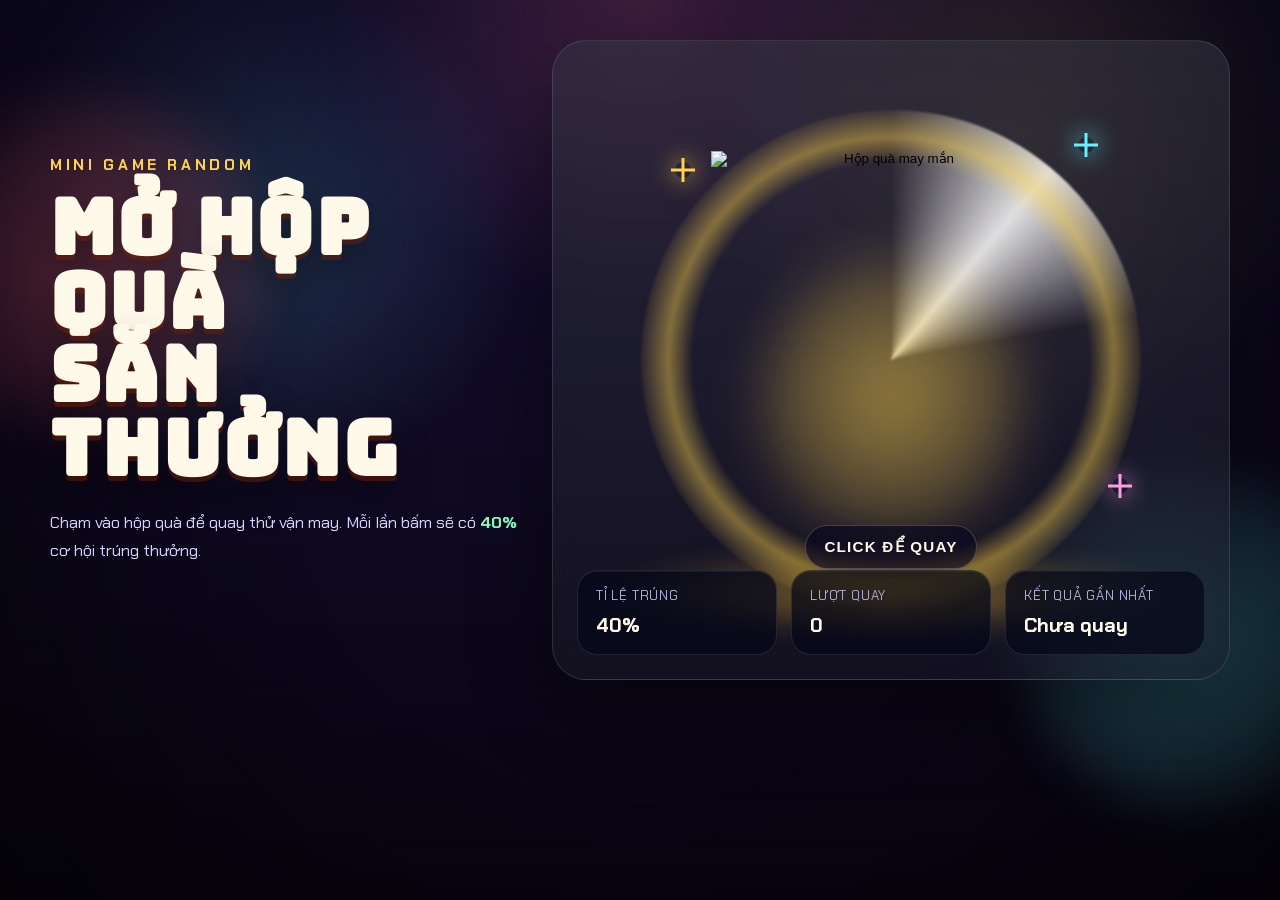
==== index.html @ 479dd8bc "first commit" ====
<!DOCTYPE html>
<html lang="vi">
<head>
  <meta charset="UTF-8">
  <meta name="viewport" content="width=device-width, initial-scale=1.0">
  <title>Vòng Quay Hộp Quà May Mắn</title>
  <link rel="preconnect" href="https://fonts.googleapis.com">
  <link rel="preconnect" href="https://fonts.gstatic.com" crossorigin>
  <link href="https://fonts.googleapis.com/css2?family=Bungee&family=Chakra+Petch:wght@400;500;600;700&display=swap" rel="stylesheet">
  <link rel="stylesheet" href="./styles.css">
</head>
<body>
  <div class="page-shell">
    <div class="ambient ambient-left"></div>
    <div class="ambient ambient-right"></div>

    <main class="game-board">
      <section class="hero-copy">
        <p class="eyebrow">Mini Game Random</p>
        <h1>Mở Hộp Quà<br>Săn Thưởng</h1>
        <p class="subtitle">
          Chạm vào hộp quà để quay thử vận may. Mỗi lần bấm sẽ có <strong>40%</strong> cơ hội trúng thưởng.
        </p>
      </section>

      <section class="gift-stage" aria-label="Khu vực quay thưởng">
        <div class="light-ring"></div>
        <div class="spark spark-a"></div>
        <div class="spark spark-b"></div>
        <div class="spark spark-c"></div>

        <button class="gift-button" id="giftButton" type="button" aria-describedby="chanceNote">
          <span class="gift-glow"></span>
          <img
            class="gift-image"
            src="https://commons.wikimedia.org/wiki/Special:Redirect/file/Valentines%20Day%20-%20Gift%20Box%202.svg"
            alt="Hộp quà may mắn"
          >
          <span class="tap-badge">Click Để Quay</span>
        </button>

        <div class="status-panel">
          <div class="status-card">
            <span class="status-label">Tỉ lệ trúng</span>
            <strong id="chanceNote">40%</strong>
          </div>
          <div class="status-card">
            <span class="status-label">Lượt quay</span>
            <strong id="spinCount">0</strong>
          </div>
          <div class="status-card">
            <span class="status-label">Kết quả gần nhất</span>
            <strong id="latestResult">Chưa quay</strong>
          </div>
        </div>
      </section>
    </main>
  </div>

  <div class="result-modal" id="resultModal" aria-hidden="true">
    <div class="modal-backdrop" id="modalBackdrop"></div>
    <div class="modal-card" role="dialog" aria-modal="true" aria-labelledby="modalTitle">
      <div class="modal-burst"></div>
      <p class="modal-tag" id="modalTag">Thông báo</p>
      <h2 id="modalTitle">Bạn vừa quay xong!</h2>
      <p class="modal-message" id="modalMessage"></p>
      <button class="play-again" id="playAgainButton" type="button">Quay Tiếp</button>
    </div>
  </div>

  <script src="./script.js"></script>
</body>
</html>
---- styles.css ----
:root {
  --bg-top: #160f34;
  --bg-bottom: #090411;
  --panel: rgba(12, 11, 34, 0.72);
  --panel-border: rgba(255, 255, 255, 0.12);
  --gold: #ffd44d;
  --gold-deep: #ff9e1a;
  --coral: #ff5f6d;
  --cyan: #60f4ff;
  --mint: #88ffc3;
  --text: #fff9ea;
  --muted: #d8d2ff;
  --shadow: 0 30px 80px rgba(0, 0, 0, 0.45);
}

* {
  box-sizing: border-box;
}

html,
body {
  margin: 0;
  min-height: 100%;
}

body {
  overflow-x: hidden;
  font-family: "Chakra Petch", sans-serif;
  color: var(--text);
  background:
    radial-gradient(circle at top, rgba(255, 107, 129, 0.2), transparent 28%),
    radial-gradient(circle at 20% 25%, rgba(96, 244, 255, 0.16), transparent 22%),
    radial-gradient(circle at 80% 15%, rgba(255, 212, 77, 0.2), transparent 24%),
    linear-gradient(180deg, var(--bg-top) 0%, var(--bg-bottom) 100%);
}

body::before,
body::after {
  content: "";
  position: fixed;
  inset: 0;
  pointer-events: none;
}

body::before {
  background-image:
    linear-gradient(rgba(255, 255, 255, 0.03) 1px, transparent 1px),
    linear-gradient(90deg, rgba(255, 255, 255, 0.03) 1px, transparent 1px);
  background-size: 40px 40px;
  mask-image: linear-gradient(180deg, rgba(0, 0, 0, 0.35), rgba(0, 0, 0, 0));
}

body::after {
  background:
    radial-gradient(circle at center, transparent 45%, rgba(0, 0, 0, 0.55) 100%);
}

.page-shell {
  position: relative;
  min-height: 100vh;
  padding: 40px 24px 56px;
}

.ambient {
  position: absolute;
  width: 340px;
  height: 340px;
  border-radius: 999px;
  filter: blur(25px);
  opacity: 0.45;
  animation: drift 7s ease-in-out infinite alternate;
}

.ambient-left {
  top: 10%;
  left: -80px;
  background: radial-gradient(circle, rgba(255, 95, 109, 0.95), rgba(255, 95, 109, 0));
}

.ambient-right {
  right: -80px;
  bottom: 10%;
  background: radial-gradient(circle, rgba(96, 244, 255, 0.95), rgba(96, 244, 255, 0));
  animation-duration: 8.8s;
}

.game-board {
  position: relative;
  z-index: 1;
  display: grid;
  grid-template-columns: minmax(280px, 470px) minmax(320px, 1fr);
  gap: 32px;
  align-items: center;
  max-width: 1180px;
  margin: 0 auto;
}

.hero-copy {
  padding: 26px 0;
}

.eyebrow {
  margin: 0 0 16px;
  color: var(--gold);
  font-size: 0.95rem;
  font-weight: 700;
  letter-spacing: 0.24em;
  text-transform: uppercase;
}

.hero-copy h1 {
  margin: 0;
  font-family: "Bungee", cursive;
  font-size: clamp(2.7rem, 6vw, 5rem);
  line-height: 0.96;
  letter-spacing: 0.03em;
  text-transform: uppercase;
  text-shadow:
    0 5px 0 rgba(122, 34, 0, 0.45),
    0 18px 35px rgba(0, 0, 0, 0.38);
}

.subtitle {
  max-width: 470px;
  margin: 22px 0 0;
  font-size: 1.05rem;
  line-height: 1.7;
  color: var(--muted);
}

.subtitle strong {
  color: var(--mint);
}

.gift-stage {
  position: relative;
  min-height: 640px;
  display: grid;
  place-items: center;
  padding: 28px;
  border: 1px solid var(--panel-border);
  border-radius: 34px;
  background:
    linear-gradient(180deg, rgba(255, 255, 255, 0.1), rgba(255, 255, 255, 0.04)),
    rgba(8, 8, 24, 0.56);
  box-shadow: var(--shadow);
  backdrop-filter: blur(16px);
  overflow: hidden;
}

.gift-stage::before {
  content: "";
  position: absolute;
  inset: auto 8% 9%;
  height: 60px;
  border-radius: 50%;
  background: radial-gradient(circle, rgba(255, 197, 52, 0.45), rgba(255, 197, 52, 0));
  filter: blur(14px);
}

.light-ring {
  position: absolute;
  width: min(74vw, 500px);
  aspect-ratio: 1;
  border-radius: 50%;
  background:
    radial-gradient(circle, rgba(255, 255, 255, 0) 56%, rgba(255, 212, 77, 0.45) 63%, rgba(255, 212, 77, 0) 72%),
    conic-gradient(from 0deg, rgba(255, 255, 255, 0) 0deg, rgba(255, 255, 255, 0.85) 40deg, rgba(255, 255, 255, 0) 80deg, rgba(255, 255, 255, 0) 360deg);
  filter: blur(1px);
  animation: rotateRing 10s linear infinite;
}

.spark {
  position: absolute;
  width: 16px;
  height: 16px;
  border-radius: 50%;
  box-shadow: 0 0 24px currentColor;
}

.spark::before,
.spark::after {
  content: "";
  position: absolute;
  inset: 50%;
  transform: translate(-50%, -50%);
  background: currentColor;
}

.spark::before {
  width: 3px;
  height: 24px;
}

.spark::after {
  width: 24px;
  height: 3px;
}

.spark-a {
  top: 19%;
  left: 18%;
  color: var(--gold);
  animation: twinkle 2.4s ease-in-out infinite;
}

.spark-b {
  top: 15%;
  right: 20%;
  color: var(--cyan);
  animation: twinkle 2s ease-in-out infinite 0.35s;
}

.spark-c {
  bottom: 29%;
  right: 15%;
  color: #ff9be2;
  animation: twinkle 2.8s ease-in-out infinite 0.55s;
}

.gift-button {
  position: relative;
  z-index: 1;
  display: grid;
  place-items: center;
  gap: 14px;
  padding: 0;
  border: 0;
  background: transparent;
  cursor: pointer;
  transition: transform 0.25s ease;
}

.gift-button:hover {
  transform: translateY(-8px) scale(1.02);
}

.gift-button:focus-visible {
  outline: 3px solid rgba(96, 244, 255, 0.7);
  outline-offset: 12px;
  border-radius: 32px;
}

.gift-button.is-spinning {
  pointer-events: none;
}

.gift-glow {
  position: absolute;
  inset: 20% 14% 12%;
  border-radius: 50%;
  background: radial-gradient(circle, rgba(255, 212, 77, 0.55), rgba(255, 212, 77, 0));
  filter: blur(26px);
  transform: translateY(22px);
}

.gift-image {
  position: relative;
  width: min(78vw, 360px);
  max-width: 360px;
  aspect-ratio: 1;
  object-fit: contain;
  filter:
    drop-shadow(0 20px 32px rgba(0, 0, 0, 0.38))
    drop-shadow(0 0 28px rgba(255, 212, 77, 0.18));
  transform-origin: 50% 82%;
  animation: floatGift 2.8s ease-in-out infinite;
}

.gift-button.is-spinning .gift-image {
  animation: shakeGift 0.15s ease-in-out infinite;
}

.gift-button.is-win .gift-image {
  animation: celebrateGift 0.8s ease-in-out 2;
}

.tap-badge {
  position: relative;
  padding: 12px 18px;
  border: 1px solid rgba(255, 255, 255, 0.2);
  border-radius: 999px;
  background: rgba(9, 8, 30, 0.7);
  color: var(--text);
  font-size: 0.95rem;
  font-weight: 700;
  letter-spacing: 0.08em;
  text-transform: uppercase;
  box-shadow: 0 12px 30px rgba(0, 0, 0, 0.25);
}

.gift-button.is-spinning .tap-badge {
  opacity: 0.7;
}

.status-panel {
  position: absolute;
  left: 24px;
  right: 24px;
  bottom: 24px;
  display: grid;
  grid-template-columns: repeat(3, minmax(0, 1fr));
  gap: 14px;
}

.status-card {
  padding: 16px 18px;
  border: 1px solid rgba(255, 255, 255, 0.1);
  border-radius: 20px;
  background: rgba(5, 8, 24, 0.72);
  box-shadow: inset 0 1px 0 rgba(255, 255, 255, 0.06);
}

.status-label {
  display: block;
  margin-bottom: 8px;
  color: rgba(216, 210, 255, 0.82);
  font-size: 0.83rem;
  letter-spacing: 0.06em;
  text-transform: uppercase;
}

.status-card strong {
  font-size: 1.25rem;
  color: var(--text);
}

.result-modal {
  position: fixed;
  inset: 0;
  display: grid;
  place-items: center;
  padding: 20px;
  pointer-events: none;
  opacity: 0;
  transition: opacity 0.3s ease;
  z-index: 20;
}

.result-modal.is-visible {
  opacity: 1;
  pointer-events: auto;
}

.modal-backdrop {
  position: absolute;
  inset: 0;
  background: rgba(2, 4, 14, 0.68);
  backdrop-filter: blur(8px);
}

.modal-card {
  position: relative;
  width: min(100%, 480px);
  padding: 34px 28px 28px;
  border: 1px solid rgba(255, 255, 255, 0.14);
  border-radius: 30px;
  text-align: center;
  background:
    radial-gradient(circle at top, rgba(255, 212, 77, 0.24), transparent 34%),
    linear-gradient(180deg, rgba(25, 20, 62, 0.96), rgba(10, 12, 26, 0.96));
  box-shadow: var(--shadow);
  transform: translateY(24px) scale(0.96);
  transition: transform 0.3s ease;
}

.result-modal.is-visible .modal-card {
  transform: translateY(0) scale(1);
}

.modal-card.is-win {
  box-shadow:
    0 30px 90px rgba(0, 0, 0, 0.45),
    0 0 0 1px rgba(255, 222, 125, 0.12),
    0 0 55px rgba(255, 212, 77, 0.22);
}

.modal-card.is-lose {
  box-shadow:
    0 30px 90px rgba(0, 0, 0, 0.45),
    0 0 55px rgba(96, 244, 255, 0.15);
}

.modal-burst {
  position: absolute;
  top: -76px;
  left: 50%;
  width: 160px;
  height: 160px;
  transform: translateX(-50%);
  border-radius: 50%;
  background:
    radial-gradient(circle, rgba(255, 212, 77, 0.45), rgba(255, 212, 77, 0) 62%);
  filter: blur(6px);
  opacity: 0.85;
}

.modal-tag {
  position: relative;
  margin: 0;
  color: var(--gold);
  font-size: 0.88rem;
  font-weight: 700;
  letter-spacing: 0.22em;
  text-transform: uppercase;
}

.modal-card h2 {
  position: relative;
  margin: 14px 0 12px;
  font-family: "Bungee", cursive;
  font-size: clamp(1.8rem, 4vw, 2.5rem);
  line-height: 1.1;
}

.modal-message {
  position: relative;
  margin: 0 0 24px;
  color: var(--muted);
  font-size: 1rem;
  line-height: 1.7;
}

.play-again {
  position: relative;
  min-width: 180px;
  padding: 14px 20px;
  border: 0;
  border-radius: 999px;
  background: linear-gradient(135deg, var(--gold) 0%, var(--gold-deep) 100%);
  color: #211100;
  font-family: "Chakra Petch", sans-serif;
  font-size: 1rem;
  font-weight: 700;
  letter-spacing: 0.08em;
  text-transform: uppercase;
  cursor: pointer;
  transition: transform 0.2s ease, box-shadow 0.2s ease;
  box-shadow: 0 14px 30px rgba(255, 158, 26, 0.34);
}

.play-again:hover {
  transform: translateY(-2px);
  box-shadow: 0 18px 34px rgba(255, 158, 26, 0.42);
}

@keyframes rotateRing {
  to {
    transform: rotate(360deg);
  }
}

@keyframes floatGift {
  0%,
  100% {
    transform: translateY(0);
  }
  50% {
    transform: translateY(-12px);
  }
}

@keyframes shakeGift {
  0% {
    transform: translateX(0) rotate(0deg) scale(1);
  }
  25% {
    transform: translateX(-8px) rotate(-7deg) scale(1.02);
  }
  50% {
    transform: translateX(8px) rotate(7deg) scale(1.02);
  }
  75% {
    transform: translateX(-6px) rotate(-5deg) scale(1.01);
  }
  100% {
    transform: translateX(0) rotate(0deg) scale(1);
  }
}

@keyframes celebrateGift {
  0%,
  100% {
    transform: translateY(0) scale(1);
  }
  35% {
    transform: translateY(-16px) scale(1.08);
  }
  70% {
    transform: translateY(0) scale(0.98);
  }
}

@keyframes twinkle {
  0%,
  100% {
    opacity: 0.45;
    transform: scale(0.8);
  }
  50% {
    opacity: 1;
    transform: scale(1.12);
  }
}

@keyframes drift {
  0% {
    transform: translate3d(0, 0, 0);
  }
  100% {
    transform: translate3d(24px, -28px, 0);
  }
}

@media (max-width: 1180px) {
  .game-board {
    grid-template-columns: minmax(260px, 410px) minmax(320px, 1fr);
    gap: 24px;
  }

  .hero-copy h1 {
    font-size: clamp(2.5rem, 5vw, 4.3rem);
  }

  .gift-stage {
    min-height: 600px;
  }
}

@media (max-width: 1024px) {
  .page-shell {
    padding: 28px 20px 40px;
  }

  .game-board {
    grid-template-columns: 1fr;
    max-width: 860px;
    gap: 20px;
  }

  .hero-copy {
    padding: 12px 14px 0;
    text-align: center;
  }

  .subtitle {
    max-width: 640px;
    margin-left: auto;
    margin-right: auto;
  }

  .gift-stage {
    min-height: 680px;
    padding: 28px 22px 22px;
    border-radius: 30px;
  }

  .gift-stage::before {
    inset: auto 12% 14%;
  }

  .light-ring {
    width: min(66vw, 460px);
  }

  .gift-image {
    width: min(54vw, 330px);
  }

  .status-panel {
    left: 20px;
    right: 20px;
    bottom: 20px;
    grid-template-columns: repeat(3, minmax(0, 1fr));
    gap: 12px;
  }

  .status-card {
    padding: 14px 14px 16px;
    border-radius: 18px;
  }

  .status-card strong {
    font-size: 1.12rem;
  }

  .modal-card {
    width: min(100%, 520px);
  }
}

@media (max-width: 920px) {
  .gift-stage {
    min-height: 640px;
  }

  .gift-image {
    width: min(58vw, 310px);
  }

  .status-panel {
    grid-template-columns: repeat(2, minmax(0, 1fr));
  }

  .status-card:last-child {
    grid-column: 1 / -1;
  }

  .modal-card {
    width: min(100%, 500px);
  }
}

@media (max-width: 768px) {
  .page-shell {
    padding: 18px 14px 26px;
  }

  .ambient {
    width: 230px;
    height: 230px;
    opacity: 0.38;
  }

  .hero-copy {
    padding-inline: 0;
  }

  .eyebrow {
    margin-bottom: 12px;
    font-size: 0.8rem;
    letter-spacing: 0.18em;
  }

  .hero-copy h1 {
    font-size: clamp(2.05rem, 10vw, 3.35rem);
  }

  .subtitle {
    margin-top: 16px;
    font-size: 0.96rem;
    line-height: 1.6;
  }

  .gift-stage {
    min-height: 540px;
    padding: 20px 16px 16px;
    border-radius: 28px;
  }

  .gift-image {
    width: min(64vw, 270px);
  }

  .light-ring {
    width: min(78vw, 360px);
  }

  .status-panel {
    position: relative;
    left: auto;
    right: auto;
    bottom: auto;
    width: 100%;
    margin-top: 18px;
    grid-template-columns: 1fr;
  }

  .status-card:last-child {
    grid-column: auto;
  }

  .status-card {
    padding: 14px 16px;
  }

  .tap-badge {
    font-size: 0.86rem;
    padding: 11px 16px;
  }

  .spark-a {
    top: 14%;
    left: 10%;
  }

  .spark-b {
    top: 12%;
    right: 12%;
  }

  .spark-c {
    right: 9%;
    bottom: 34%;
  }

  .modal-card {
    padding: 28px 22px 24px;
    border-radius: 24px;
  }

  .modal-burst {
    top: -58px;
    width: 128px;
    height: 128px;
  }

  .play-again {
    min-width: 100%;
  }
}

@media (max-width: 480px) {
  .page-shell {
    padding: 14px 12px 22px;
  }

  .hero-copy h1 {
    font-size: clamp(1.82rem, 10vw, 2.6rem);
    line-height: 1;
  }

  .subtitle {
    font-size: 0.92rem;
  }

  .gift-stage {
    min-height: 500px;
    padding: 18px 14px 14px;
    border-radius: 24px;
  }

  .light-ring {
    width: min(84vw, 310px);
  }

  .gift-image {
    width: min(70vw, 230px);
  }

  .tap-badge {
    font-size: 0.8rem;
    letter-spacing: 0.06em;
  }

  .status-label {
    font-size: 0.75rem;
  }

  .status-card strong {
    font-size: 1.04rem;
  }

  .result-modal {
    padding: 14px;
  }

  .modal-card {
    padding: 24px 18px 20px;
  }

  .modal-card h2 {
    font-size: 1.55rem;
  }

  .modal-message {
    font-size: 0.94rem;
    line-height: 1.6;
  }
}
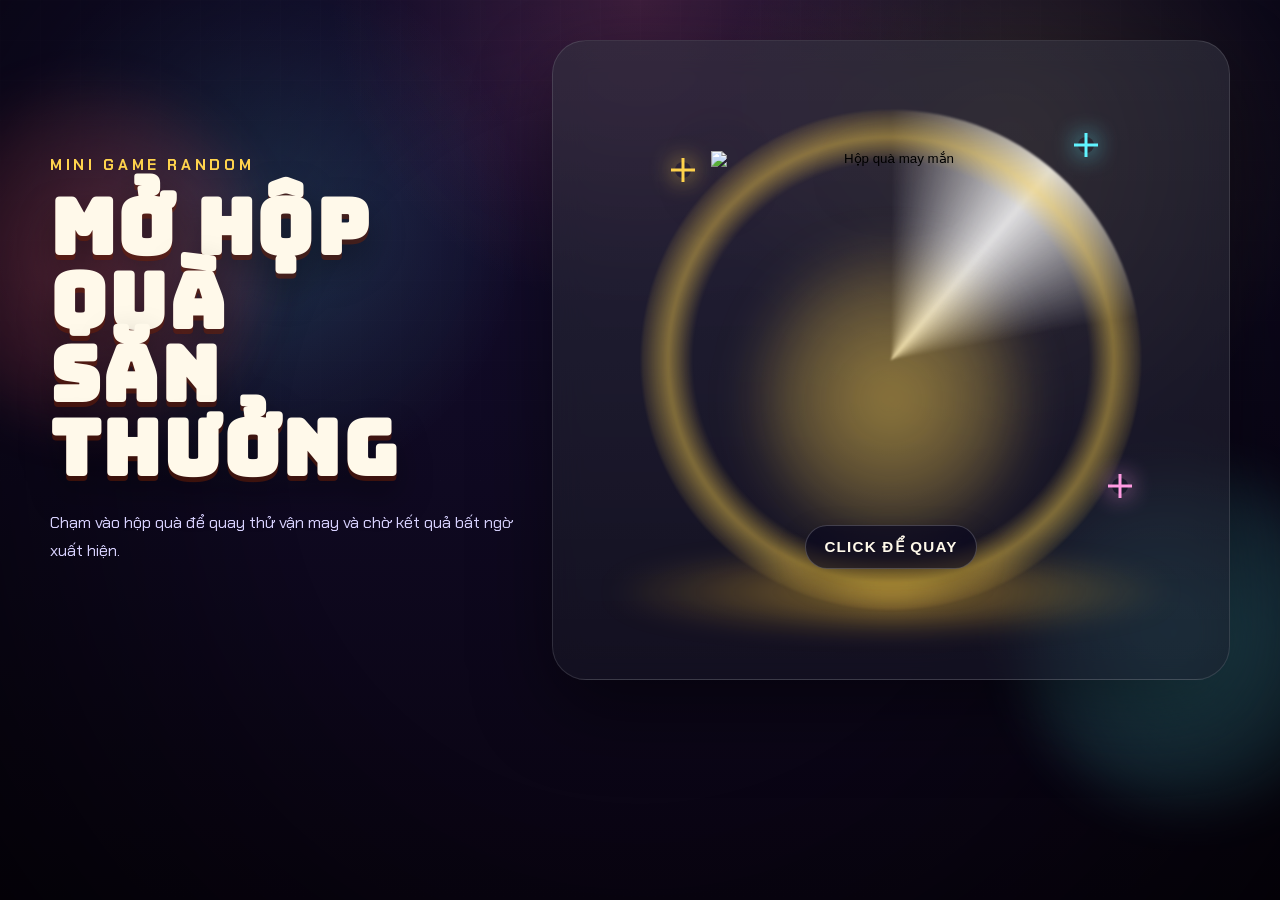
==== commit dd586410: "update tool" ====
--- a/index.html
+++ b/index.html
@@ -19,7 +19,7 @@
         <p class="eyebrow">Mini Game Random</p>
         <h1>Mở Hộp Quà<br>Săn Thưởng</h1>
         <p class="subtitle">
-          Chạm vào hộp quà để quay thử vận may. Mỗi lần bấm sẽ có <strong>40%</strong> cơ hội trúng thưởng.
+          Chạm vào hộp quà để quay thử vận may và chờ kết quả bất ngờ xuất hiện.
         </p>
       </section>
 
@@ -29,7 +29,7 @@
         <div class="spark spark-b"></div>
         <div class="spark spark-c"></div>
 
-        <button class="gift-button" id="giftButton" type="button" aria-describedby="chanceNote">
+        <button class="gift-button" id="giftButton" type="button">
           <span class="gift-glow"></span>
           <img
             class="gift-image"
@@ -38,21 +38,6 @@
           >
           <span class="tap-badge">Click Để Quay</span>
         </button>
-
-        <div class="status-panel">
-          <div class="status-card">
-            <span class="status-label">Tỉ lệ trúng</span>
-            <strong id="chanceNote">40%</strong>
-          </div>
-          <div class="status-card">
-            <span class="status-label">Lượt quay</span>
-            <strong id="spinCount">0</strong>
-          </div>
-          <div class="status-card">
-            <span class="status-label">Kết quả gần nhất</span>
-            <strong id="latestResult">Chưa quay</strong>
-          </div>
-        </div>
       </section>
     </main>
   </div>
@@ -64,7 +49,7 @@
       <p class="modal-tag" id="modalTag">Thông báo</p>
       <h2 id="modalTitle">Bạn vừa quay xong!</h2>
       <p class="modal-message" id="modalMessage"></p>
-      <button class="play-again" id="playAgainButton" type="button">Quay Tiếp</button>
+      <button class="play-again" id="playAgainButton" type="button">Quay lại</button>
     </div>
   </div>
 
--- a/styles.css
+++ b/styles.css
@@ -293,44 +293,13 @@
   opacity: 0.7;
 }
 
-.status-panel {
-  position: absolute;
-  left: 24px;
-  right: 24px;
-  bottom: 24px;
-  display: grid;
-  grid-template-columns: repeat(3, minmax(0, 1fr));
-  gap: 14px;
-}
-
-.status-card {
-  padding: 16px 18px;
-  border: 1px solid rgba(255, 255, 255, 0.1);
-  border-radius: 20px;
-  background: rgba(5, 8, 24, 0.72);
-  box-shadow: inset 0 1px 0 rgba(255, 255, 255, 0.06);
-}
-
-.status-label {
-  display: block;
-  margin-bottom: 8px;
-  color: rgba(216, 210, 255, 0.82);
-  font-size: 0.83rem;
-  letter-spacing: 0.06em;
-  text-transform: uppercase;
-}
-
-.status-card strong {
-  font-size: 1.25rem;
-  color: var(--text);
-}
-
 .result-modal {
   position: fixed;
   inset: 0;
   display: grid;
   place-items: center;
   padding: 20px;
+  overflow-y: auto;
   pointer-events: none;
   opacity: 0;
   transition: opacity 0.3s ease;
@@ -351,7 +320,8 @@
 
 .modal-card {
   position: relative;
-  width: min(100%, 480px);
+  width: min(calc(100vw - 40px), 480px);
+  max-height: calc(100dvh - 40px);
   padding: 34px 28px 28px;
   border: 1px solid rgba(255, 255, 255, 0.14);
   border-radius: 30px;
@@ -360,6 +330,8 @@
     radial-gradient(circle at top, rgba(255, 212, 77, 0.24), transparent 34%),
     linear-gradient(180deg, rgba(25, 20, 62, 0.96), rgba(10, 12, 26, 0.96));
   box-shadow: var(--shadow);
+  overflow-y: auto;
+  overscroll-behavior: contain;
   transform: translateY(24px) scale(0.96);
   transition: transform 0.3s ease;
 }
@@ -411,6 +383,7 @@
   font-family: "Bungee", cursive;
   font-size: clamp(1.8rem, 4vw, 2.5rem);
   line-height: 1.1;
+  overflow-wrap: anywhere;
 }
 
 .modal-message {
@@ -567,25 +540,8 @@
     width: min(54vw, 330px);
   }
 
-  .status-panel {
-    left: 20px;
-    right: 20px;
-    bottom: 20px;
-    grid-template-columns: repeat(3, minmax(0, 1fr));
-    gap: 12px;
-  }
-
-  .status-card {
-    padding: 14px 14px 16px;
-    border-radius: 18px;
-  }
-
-  .status-card strong {
-    font-size: 1.12rem;
-  }
-
   .modal-card {
-    width: min(100%, 520px);
+    width: min(calc(100vw - 40px), 520px);
   }
 }
 
@@ -598,16 +554,8 @@
     width: min(58vw, 310px);
   }
 
-  .status-panel {
-    grid-template-columns: repeat(2, minmax(0, 1fr));
-  }
-
-  .status-card:last-child {
-    grid-column: 1 / -1;
-  }
-
   .modal-card {
-    width: min(100%, 500px);
+    width: min(calc(100vw - 32px), 500px);
   }
 }
 
@@ -656,24 +604,6 @@
     width: min(78vw, 360px);
   }
 
-  .status-panel {
-    position: relative;
-    left: auto;
-    right: auto;
-    bottom: auto;
-    width: 100%;
-    margin-top: 18px;
-    grid-template-columns: 1fr;
-  }
-
-  .status-card:last-child {
-    grid-column: auto;
-  }
-
-  .status-card {
-    padding: 14px 16px;
-  }
-
   .tap-badge {
     font-size: 0.86rem;
     padding: 11px 16px;
@@ -695,6 +625,8 @@
   }
 
   .modal-card {
+    width: min(calc(100vw - 28px), 460px);
+    max-height: calc(100dvh - 28px);
     padding: 28px 22px 24px;
     border-radius: 24px;
   }
@@ -743,28 +675,40 @@
     letter-spacing: 0.06em;
   }
 
-  .status-label {
-    font-size: 0.75rem;
-  }
-
-  .status-card strong {
-    font-size: 1.04rem;
-  }
-
   .result-modal {
     padding: 14px;
   }
 
   .modal-card {
-    padding: 24px 18px 20px;
+    width: min(calc(100vw - 20px), 420px);
+    max-height: calc(100dvh - 20px);
+    padding: 20px 16px 18px;
+    border-radius: 20px;
   }
 
   .modal-card h2 {
-    font-size: 1.55rem;
+    margin: 10px 0 10px;
+    font-size: 1.32rem;
+    line-height: 1.18;
   }
 
   .modal-message {
-    font-size: 0.94rem;
-    line-height: 1.6;
-  }
-}
+    margin-bottom: 18px;
+    font-size: 0.9rem;
+    line-height: 1.52;
+  }
+
+  .modal-tag {
+    font-size: 0.76rem;
+    letter-spacing: 0.16em;
+  }
+
+  .modal-burst {
+    display: none;
+  }
+
+  .play-again {
+    padding: 13px 16px;
+    font-size: 0.92rem;
+  }
+}
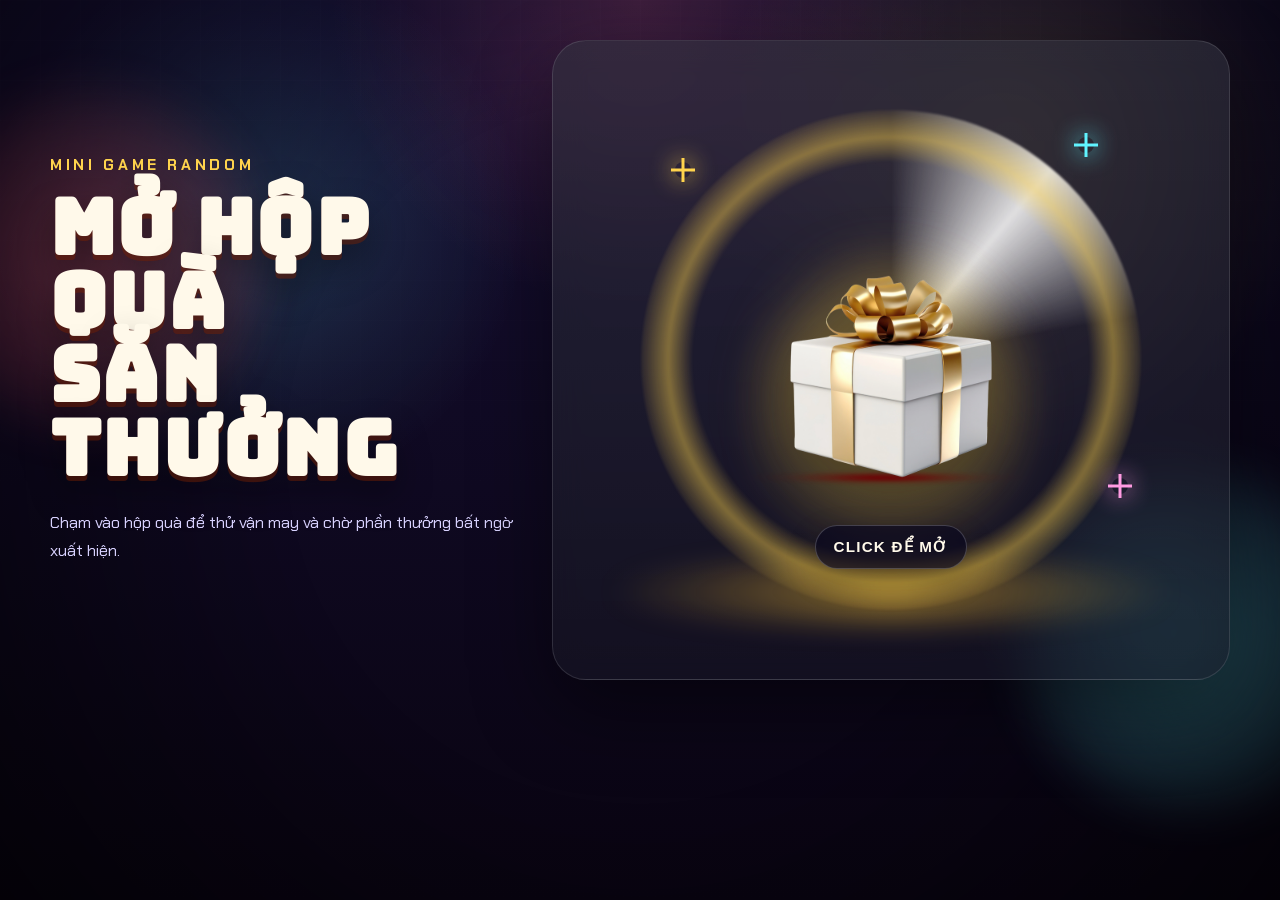
==== commit 2c6bcc43: "update image for box gift" ====
--- a/index.html
+++ b/index.html
@@ -19,7 +19,7 @@
         <p class="eyebrow">Mini Game Random</p>
         <h1>Mở Hộp Quà<br>Săn Thưởng</h1>
         <p class="subtitle">
-          Chạm vào hộp quà để quay thử vận may và chờ kết quả bất ngờ xuất hiện.
+          Chạm vào hộp quà để thử vận may và chờ phần thưởng bất ngờ xuất hiện.
         </p>
       </section>
 
@@ -29,14 +29,21 @@
         <div class="spark spark-b"></div>
         <div class="spark spark-c"></div>
 
-        <button class="gift-button" id="giftButton" type="button">
+        <button class="gift-button" id="giftButton" type="button" aria-label="Mở hộp quà may mắn">
           <span class="gift-glow"></span>
-          <img
-            class="gift-image"
-            src="https://commons.wikimedia.org/wiki/Special:Redirect/file/Valentines%20Day%20-%20Gift%20Box%202.svg"
-            alt="Hộp quà may mắn"
-          >
-          <span class="tap-badge">Click Để Quay</span>
+          <span class="gift-box-stack" aria-hidden="true">
+            <img
+              class="gift-image gift-image--closed"
+              src="./asset/hop_qua_dong.png"
+              alt=""
+            >
+            <img
+              class="gift-image gift-image--open"
+              src="./asset/hop_qua_mo.png"
+              alt=""
+            >
+          </span>
+          <span class="tap-badge" id="tapBadge">Click để mở</span>
         </button>
       </section>
     </main>
@@ -49,7 +56,7 @@
       <p class="modal-tag" id="modalTag">Thông báo</p>
       <h2 id="modalTitle">Bạn vừa quay xong!</h2>
       <p class="modal-message" id="modalMessage"></p>
-      <button class="play-again" id="playAgainButton" type="button">Quay lại</button>
+      <button class="play-again" id="playAgainButton" type="button">Quay lại trang chủ</button>
     </div>
   </div>
 
--- a/styles.css
+++ b/styles.css
@@ -241,7 +241,7 @@
   border-radius: 32px;
 }
 
-.gift-button.is-spinning {
+.gift-button.is-shaking {
   pointer-events: none;
 }
 
@@ -252,10 +252,19 @@
   background: radial-gradient(circle, rgba(255, 212, 77, 0.55), rgba(255, 212, 77, 0));
   filter: blur(26px);
   transform: translateY(22px);
+  transition: transform 0.55s ease, opacity 0.55s ease, filter 0.55s ease;
+}
+
+.gift-box-stack {
+  position: relative;
+  display: grid;
+  place-items: center;
+  isolation: isolate;
+  animation: floatGift 3s ease-in-out infinite;
 }
 
 .gift-image {
-  position: relative;
+  grid-area: 1 / 1;
   width: min(78vw, 360px);
   max-width: 360px;
   aspect-ratio: 1;
@@ -264,15 +273,59 @@
     drop-shadow(0 20px 32px rgba(0, 0, 0, 0.38))
     drop-shadow(0 0 28px rgba(255, 212, 77, 0.18));
   transform-origin: 50% 82%;
-  animation: floatGift 2.8s ease-in-out infinite;
-}
-
-.gift-button.is-spinning .gift-image {
-  animation: shakeGift 0.15s ease-in-out infinite;
-}
-
-.gift-button.is-win .gift-image {
-  animation: celebrateGift 0.8s ease-in-out 2;
+  transition:
+    opacity 0.45s ease,
+    transform 0.55s cubic-bezier(0.22, 1, 0.36, 1),
+    filter 0.55s ease;
+}
+
+.gift-image--closed {
+  position: relative;
+  opacity: 1;
+  transform: translateY(0) scale(1) rotate(0deg);
+}
+
+.gift-image--open {
+  position: absolute;
+  inset: 0;
+  opacity: 0;
+  transform: translateY(28px) scale(0.82) rotate(-7deg);
+  filter:
+    drop-shadow(0 28px 36px rgba(0, 0, 0, 0.28))
+    drop-shadow(0 0 36px rgba(255, 212, 77, 0.2));
+}
+
+.gift-button.is-shaking .gift-box-stack {
+  animation: shakeGift var(--shake-duration, 1300ms) cubic-bezier(0.36, 0.07, 0.19, 0.97) 1 both;
+}
+
+.gift-button.is-shaking .gift-image--closed {
+  filter:
+    drop-shadow(0 26px 38px rgba(0, 0, 0, 0.42))
+    drop-shadow(0 0 34px rgba(255, 212, 77, 0.24));
+}
+
+.gift-button.is-open .gift-glow {
+  opacity: 0.95;
+  filter: blur(34px);
+  transform: translateY(10px) scale(1.08);
+}
+
+.gift-button.is-open .gift-image--closed {
+  opacity: 0;
+  transform: translateY(20px) scale(0.86) rotate(-10deg);
+}
+
+.gift-button.is-open .gift-image--open {
+  opacity: 1;
+  transform: translateY(0) scale(1) rotate(0deg);
+  animation: openGiftReveal 0.72s cubic-bezier(0.2, 0.9, 0.2, 1) 1 both;
+}
+
+.gift-button.is-win.is-open .gift-image--open {
+  filter:
+    drop-shadow(0 30px 40px rgba(0, 0, 0, 0.32))
+    drop-shadow(0 0 42px rgba(255, 212, 77, 0.28));
 }
 
 .tap-badge {
@@ -287,10 +340,17 @@
   letter-spacing: 0.08em;
   text-transform: uppercase;
   box-shadow: 0 12px 30px rgba(0, 0, 0, 0.25);
-}
-
-.gift-button.is-spinning .tap-badge {
+  transition: opacity 0.3s ease, transform 0.3s ease, background 0.3s ease;
+}
+
+.gift-button.is-shaking .tap-badge {
   opacity: 0.7;
+  transform: translateY(4px) scale(0.98);
+}
+
+.gift-button.is-open .tap-badge {
+  background: rgba(18, 18, 42, 0.82);
+  transform: translateY(0) scale(1.01);
 }
 
 .result-modal {
@@ -426,41 +486,52 @@
 @keyframes floatGift {
   0%,
   100% {
-    transform: translateY(0);
+    transform: translateY(0) scale(1);
   }
   50% {
-    transform: translateY(-12px);
+    transform: translateY(-14px) scale(1.015);
   }
 }
 
 @keyframes shakeGift {
   0% {
-    transform: translateX(0) rotate(0deg) scale(1);
-  }
-  25% {
-    transform: translateX(-8px) rotate(-7deg) scale(1.02);
-  }
-  50% {
-    transform: translateX(8px) rotate(7deg) scale(1.02);
-  }
-  75% {
-    transform: translateX(-6px) rotate(-5deg) scale(1.01);
+    transform: translate3d(0, 0, 0) rotate(0deg) scale(1);
+  }
+  12% {
+    transform: translate3d(-8px, -2px, 0) rotate(-8deg) scale(1.015);
+  }
+  24% {
+    transform: translate3d(10px, 0, 0) rotate(8deg) scale(1.02);
+  }
+  38% {
+    transform: translate3d(-12px, 1px, 0) rotate(-10deg) scale(1.025);
+  }
+  52% {
+    transform: translate3d(11px, -1px, 0) rotate(9deg) scale(1.02);
+  }
+  68% {
+    transform: translate3d(-7px, 0, 0) rotate(-5deg) scale(1.01);
+  }
+  82% {
+    transform: translate3d(5px, 0, 0) rotate(3deg) scale(1.005);
   }
   100% {
-    transform: translateX(0) rotate(0deg) scale(1);
-  }
-}
-
-@keyframes celebrateGift {
-  0%,
+    transform: translate3d(0, 0, 0) rotate(0deg) scale(1);
+  }
+}
+
+@keyframes openGiftReveal {
+  0% {
+    opacity: 0;
+    transform: translateY(34px) scale(0.76) rotate(-9deg);
+  }
+  60% {
+    opacity: 1;
+    transform: translateY(-10px) scale(1.05) rotate(1deg);
+  }
   100% {
-    transform: translateY(0) scale(1);
-  }
-  35% {
-    transform: translateY(-16px) scale(1.08);
-  }
-  70% {
-    transform: translateY(0) scale(0.98);
+    opacity: 1;
+    transform: translateY(0) scale(1) rotate(0deg);
   }
 }
 
@@ -712,3 +783,26 @@
     font-size: 0.92rem;
   }
 }
+
+@media (prefers-reduced-motion: reduce) {
+  *,
+  *::before,
+  *::after {
+    animation-duration: 0.01ms !important;
+    animation-iteration-count: 1 !important;
+    scroll-behavior: auto !important;
+    transition-duration: 0.01ms !important;
+  }
+
+  .gift-box-stack,
+  .light-ring,
+  .spark,
+  .ambient {
+    animation: none !important;
+  }
+
+  .gift-button.is-open .gift-image--open {
+    opacity: 1;
+    transform: none;
+  }
+}
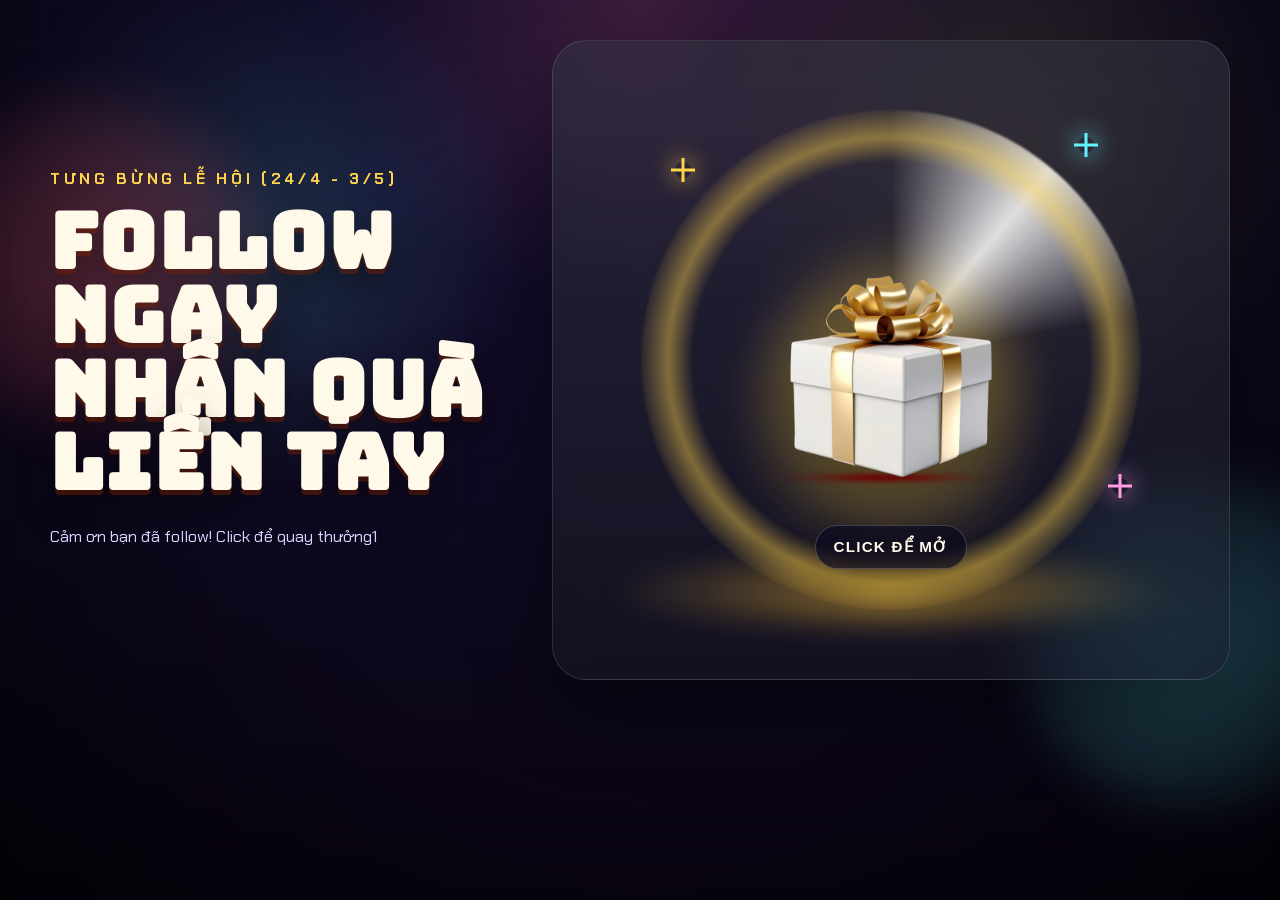
==== commit 1df2bd6e: "update prize" ====
--- a/index.html
+++ b/index.html
@@ -16,10 +16,10 @@
 
     <main class="game-board">
       <section class="hero-copy">
-        <p class="eyebrow">Mini Game Random</p>
-        <h1>Mở Hộp Quà<br>Săn Thưởng</h1>
+        <p class="eyebrow">tưng bừng lễ hội (24/4 - 3/5)</p>
+        <h1>Follow ngay<br>nhận quà liền tay</h1>
         <p class="subtitle">
-          Chạm vào hộp quà để thử vận may và chờ phần thưởng bất ngờ xuất hiện.
+          Cảm ơn bạn đã follow! Click để quay thưởng1
         </p>
       </section>
 
--- a/styles.css
+++ b/styles.css
@@ -296,13 +296,18 @@
 }
 
 .gift-button.is-shaking .gift-box-stack {
-  animation: shakeGift var(--shake-duration, 1300ms) cubic-bezier(0.36, 0.07, 0.19, 0.97) 1 both;
+  animation: shakeGift var(--shake-duration, 740ms) cubic-bezier(0.18, 0.78, 0.24, 1) 1 both;
 }
 
 .gift-button.is-shaking .gift-image--closed {
+  animation: vibrateGift 58ms linear infinite;
   filter:
-    drop-shadow(0 26px 38px rgba(0, 0, 0, 0.42))
-    drop-shadow(0 0 34px rgba(255, 212, 77, 0.24));
+    drop-shadow(0 34px 44px rgba(0, 0, 0, 0.5))
+    drop-shadow(0 0 46px rgba(255, 212, 77, 0.3));
+}
+
+.gift-button.is-shaking .gift-glow {
+  animation: pulseShakeGlow 120ms ease-in-out infinite alternate;
 }
 
 .gift-button.is-open .gift-glow {
@@ -344,8 +349,8 @@
 }
 
 .gift-button.is-shaking .tap-badge {
-  opacity: 0.7;
-  transform: translateY(4px) scale(0.98);
+  opacity: 0.82;
+  transform: translateY(10px) scale(0.94) rotate(-2deg);
 }
 
 .gift-button.is-open .tap-badge {
@@ -497,26 +502,69 @@
   0% {
     transform: translate3d(0, 0, 0) rotate(0deg) scale(1);
   }
-  12% {
-    transform: translate3d(-8px, -2px, 0) rotate(-8deg) scale(1.015);
-  }
-  24% {
-    transform: translate3d(10px, 0, 0) rotate(8deg) scale(1.02);
-  }
-  38% {
-    transform: translate3d(-12px, 1px, 0) rotate(-10deg) scale(1.025);
-  }
-  52% {
-    transform: translate3d(11px, -1px, 0) rotate(9deg) scale(1.02);
-  }
-  68% {
-    transform: translate3d(-7px, 0, 0) rotate(-5deg) scale(1.01);
-  }
-  82% {
-    transform: translate3d(5px, 0, 0) rotate(3deg) scale(1.005);
+  6% {
+    transform: translate3d(-26px, -8px, 0) rotate(-18deg) scale(1.045);
+  }
+  13% {
+    transform: translate3d(29px, -2px, 0) rotate(19deg) scale(1.06);
+  }
+  21% {
+    transform: translate3d(-32px, 3px, 0) rotate(-22deg) scale(1.072);
+  }
+  30% {
+    transform: translate3d(34px, -4px, 0) rotate(22deg) scale(1.08);
+  }
+  40% {
+    transform: translate3d(-30px, 2px, 0) rotate(-19deg) scale(1.068);
+  }
+  50% {
+    transform: translate3d(25px, -3px, 0) rotate(16deg) scale(1.055);
+  }
+  61% {
+    transform: translate3d(-20px, 2px, 0) rotate(-13deg) scale(1.04);
+  }
+  73% {
+    transform: translate3d(14px, -1px, 0) rotate(9deg) scale(1.022);
+  }
+  85% {
+    transform: translate3d(-9px, 1px, 0) rotate(-6deg) scale(1.012);
   }
   100% {
     transform: translate3d(0, 0, 0) rotate(0deg) scale(1);
+  }
+}
+
+@keyframes vibrateGift {
+  0% {
+    transform: translate3d(0, 0, 0) rotate(0deg);
+  }
+  20% {
+    transform: translate3d(-4px, 1px, 0) rotate(-1.6deg);
+  }
+  40% {
+    transform: translate3d(4px, -1px, 0) rotate(1.6deg);
+  }
+  60% {
+    transform: translate3d(-3px, -1px, 0) rotate(-1.15deg);
+  }
+  80% {
+    transform: translate3d(3px, 1px, 0) rotate(1.1deg);
+  }
+  100% {
+    transform: translate3d(0, 0, 0) rotate(0deg);
+  }
+}
+
+@keyframes pulseShakeGlow {
+  0% {
+    opacity: 0.75;
+    filter: blur(26px);
+    transform: translateY(18px) scale(1);
+  }
+  100% {
+    opacity: 1;
+    filter: blur(34px);
+    transform: translateY(22px) scale(1.16);
   }
 }
 
